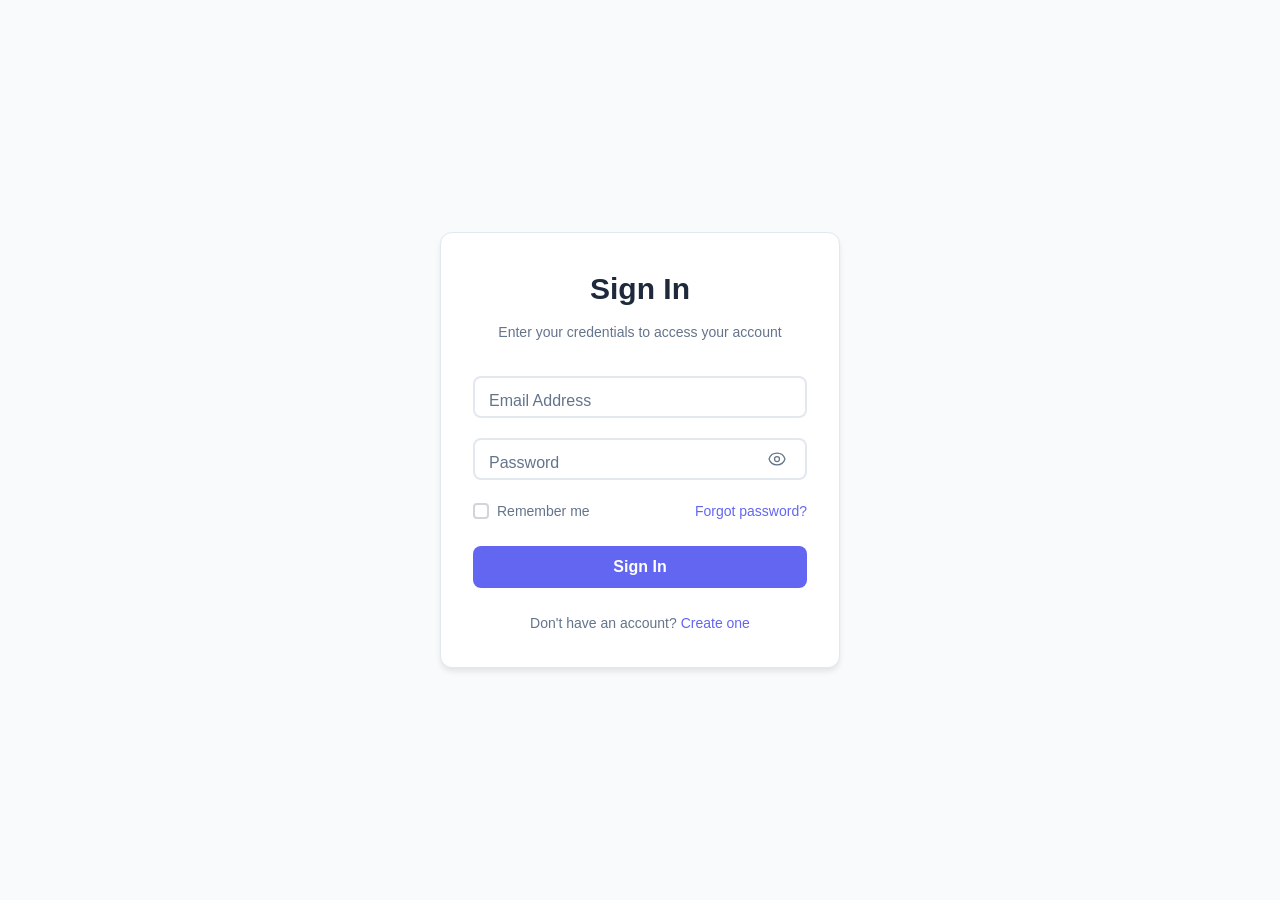
==== login/index.html @ 149c5f18 "Add files via upload" ====
<!DOCTYPE html>
<html lang="en">
<head>
    <meta charset="UTF-8">
    <meta name="viewport" content="width=device-width, initial-scale=1.0">
    <title>Basic Login Form</title>
    <meta name="description" content="Clean, simple, copy-paste-ready login form with email + password validation.">
    <meta name="author" content="Aigars Silkalns / Colorlib">
    <link rel="canonical" href="https://puikinsh.github.io/login-forms/forms/basic/">
    <link rel="icon" type="image/svg+xml" href="data:image/svg+xml,<svg xmlns='http://www.w3.org/2000/svg' viewBox='0 0 100 100'><circle cx='50' cy='50' r='48' fill='%236366f1'/><text x='50' y='68' font-size='60' text-anchor='middle' fill='white' font-family='system-ui,sans-serif'>L</text></svg>">
    <meta property="og:type" content="website">
    <meta property="og:title" content="Basic Login Form">
    <meta property="og:description" content="Clean, simple, copy-paste-ready login form with email + password validation.">
    <meta property="og:url" content="https://puikinsh.github.io/login-forms/forms/basic/">
    <meta property="og:image" content="https://puikinsh.github.io/login-forms/assets/screenshots/basic.png">
    <meta name="twitter:card" content="summary_large_image">
    <meta name="twitter:title" content="Basic Login Form">
    <meta name="twitter:description" content="Clean, simple, copy-paste-ready login form with email + password validation.">
    <meta name="twitter:image" content="https://puikinsh.github.io/login-forms/assets/screenshots/basic.png">
    <link rel="stylesheet" href="style.css">
</head>
<body>
    <div class="login-container">
        <div class="login-card">
            <div class="login-header">
                <h2>Sign In</h2>
                <p>Enter your credentials to access your account</p>
            </div>
            
            <form class="login-form" id="loginForm" novalidate>
                <div class="form-group">
                    <div class="input-wrapper">
                        <input type="email" id="email" name="email" required autocomplete="email">
                        <label for="email">Email Address</label>
                    </div>
                    <span class="error-message" id="emailError"></span>
                </div>

                <div class="form-group">
                    <div class="input-wrapper password-wrapper">
                        <input type="password" id="password" name="password" required autocomplete="current-password">
                        <label for="password">Password</label>
                        <button type="button" class="password-toggle" id="passwordToggle" aria-label="Toggle password visibility">
                            <span class="eye-icon"></span>
                        </button>
                    </div>
                    <span class="error-message" id="passwordError"></span>
                </div>

                <div class="form-options">
                    <label class="remember-wrapper">
                        <input type="checkbox" id="remember" name="remember">
                        <span class="checkbox-label">
                            <span class="checkmark"></span>
                            Remember me
                        </span>
                    </label>
                    <a href="#" class="forgot-password">Forgot password?</a>
                </div>

                <button type="submit" class="login-btn">
                    <span class="btn-text">Sign In</span>
                    <span class="btn-loader"></span>
                </button>
            </form>

            <div class="signup-link">
                <p>Don't have an account? <a href="#">Create one</a></p>
            </div>

            <div class="success-message" id="successMessage">
                <div class="success-icon">✓</div>
                <h3>Login Successful!</h3>
                <p>Redirecting to your dashboard...</p>
            </div>
        </div>
    </div>

    <script src="../../shared/js/form-utils.js"></script>
    <script src="script.js"></script>
</body>
</html>
---- login/style.css ----
/* Basic Login Form - Clean & Simple */

* {
    margin: 0;
    padding: 0;
    box-sizing: border-box;
}

body {
    font-family: -apple-system, BlinkMacSystemFont, 'Segoe UI', Roboto, 'Helvetica Neue', Arial, sans-serif;
    background: #f8fafc;
    min-height: 100vh;
    display: flex;
    align-items: center;
    justify-content: center;
    padding: 20px;
    line-height: 1.6;
    color: #334155;
}

.login-container {
    width: 100%;
    max-width: 400px;
}

.login-card {
    background: white;
    border-radius: 12px;
    padding: 32px;
    border: 1px solid #e2e8f0;
    box-shadow: 0 4px 6px -1px rgba(0, 0, 0, 0.1);
}

.login-header {
    text-align: center;
    margin-bottom: 32px;
}

.login-header h2 {
    font-size: 1.875rem;
    font-weight: 700;
    color: #1e293b;
    margin-bottom: 8px;
}

.login-header p {
    color: #64748b;
    font-size: 0.875rem;
}

/* Form Styles */
.form-group {
    margin-bottom: 20px;
}

.input-wrapper {
    position: relative;
    display: flex;
    flex-direction: column;
}

.input-wrapper input {
    background: white;
    border: 2px solid #e2e8f0;
    border-radius: 8px;
    padding: 12px 16px 8px 16px;
    color: #1e293b;
    font-size: 16px;
    transition: all 0.2s ease;
    width: 100%;
    outline: none;
}

.input-wrapper input::placeholder {
    color: transparent;
}

.input-wrapper label {
    position: absolute;
    left: 16px;
    top: 12px;
    color: #64748b;
    font-size: 16px;
    transition: all 0.2s ease;
    pointer-events: none;
    transform-origin: left top;
}

.input-wrapper input:focus,
.input-wrapper input:valid,
.input-wrapper input.has-value {
    border-color: #6366f1;
}

.input-wrapper input:focus + label,
.input-wrapper input:valid + label,
.input-wrapper input.has-value + label {
    transform: translateY(-8px) scale(0.875);
    color: #6366f1;
    font-weight: 500;
}

/* Password Toggle */
.password-wrapper {
    position: relative;
}

.password-wrapper input {
    padding-right: 48px;
}

.password-toggle {
    position: absolute;
    right: 12px;
    top: 50%;
    transform: translateY(-50%);
    background: none;
    border: none;
    cursor: pointer;
    padding: 8px;
    color: #64748b;
    transition: color 0.2s ease;
}

.password-toggle:hover {
    color: #1e293b;
}

.eye-icon {
    display: block;
    width: 20px;
    height: 20px;
    background-image: url("data:image/svg+xml,%3csvg xmlns='http://www.w3.org/2000/svg' fill='none' viewBox='0 0 24 24' stroke='%2364748b' stroke-width='1.5'%3e%3cpath stroke-linecap='round' stroke-linejoin='round' d='M15 12a3 3 0 11-6 0 3 3 0 016 0z'/%3e%3cpath stroke-linecap='round' stroke-linejoin='round' d='M2.458 12C3.732 7.943 7.523 5 12 5c4.478 0 8.268 2.943 9.542 7-1.274 4.057-5.064 7-9.542 7-4.477 0-8.268-2.943-9.542-7z'/%3e%3c/svg%3e");
    background-size: contain;
    background-repeat: no-repeat;
    background-position: center;
    transition: background-image 0.2s ease;
}

.eye-icon.show-password {
    background-image: url("data:image/svg+xml,%3csvg xmlns='http://www.w3.org/2000/svg' fill='none' viewBox='0 0 24 24' stroke='%2364748b' stroke-width='1.5'%3e%3cpath stroke-linecap='round' stroke-linejoin='round' d='M3.98 8.223A10.477 10.477 0 001.934 12C3.226 16.338 7.244 19.5 12 19.5c.993 0 1.953-.138 2.863-.395M6.228 6.228A10.45 10.45 0 0112 4.5c4.756 0 8.773 3.162 10.065 7.498a10.523 10.523 0 01-4.293 5.774M6.228 6.228L3 3m3.228 3.228l3.65 3.65m7.894 7.894L21 21m-3.228-3.228l-3.65-3.65m0 0a3 3 0 11-4.243-4.243m4.242 4.242L9.88 9.88'/%3e%3c/svg%3e");
}

/* Error Messages */
.error-message {
    display: block;
    color: #ef4444;
    font-size: 0.75rem;
    font-weight: 500;
    margin-top: 4px;
    margin-left: 4px;
    opacity: 0;
    transform: translateY(-4px);
    transition: all 0.2s ease;
}

.error-message.show {
    opacity: 1;
    transform: translateY(0);
}

.form-group.error .input-wrapper input {
    border-color: #ef4444;
}

/* Form Options */
.form-options {
    display: flex;
    justify-content: space-between;
    align-items: center;
    margin-bottom: 24px;
    flex-wrap: wrap;
    gap: 12px;
}

.remember-wrapper {
    display: flex;
    align-items: center;
    gap: 8px;
    cursor: pointer;
}

.remember-wrapper input[type="checkbox"] {
    display: none;
}

.checkbox-label {
    color: #64748b;
    font-size: 0.875rem;
    cursor: pointer;
    user-select: none;
    display: flex;
    align-items: center;
    gap: 8px;
}

.checkmark {
    width: 16px;
    height: 16px;
    border: 2px solid #d1d5db;
    border-radius: 4px;
    display: flex;
    align-items: center;
    justify-content: center;
    transition: all 0.2s ease;
    flex-shrink: 0;
    background: white;
}

.remember-wrapper input[type="checkbox"]:checked ~ .checkbox-label .checkmark {
    background: #6366f1;
    border-color: #6366f1;
}

.remember-wrapper input[type="checkbox"]:checked ~ .checkbox-label .checkmark::after {
    content: '✓';
    color: white;
    font-size: 10px;
    font-weight: bold;
}

.forgot-password {
    color: #6366f1;
    text-decoration: none;
    font-size: 0.875rem;
    font-weight: 500;
    transition: color 0.2s ease;
}

.forgot-password:hover {
    color: #4f46e5;
}

/* Button */
.login-btn {
    width: 100%;
    background: #6366f1;
    border: none;
    border-radius: 8px;
    padding: 12px 24px;
    color: white;
    font-size: 16px;
    font-weight: 600;
    cursor: pointer;
    transition: all 0.2s ease;
    position: relative;
    margin-bottom: 24px;
}

.login-btn:hover {
    background: #4f46e5;
}

.login-btn:active {
    transform: translateY(1px);
}

/* Loading State */
.login-btn.loading {
    pointer-events: none;
    background: #a5a6f6;
}

.btn-text {
    transition: opacity 0.2s ease;
}

.btn-loader {
    position: absolute;
    top: 50%;
    left: 50%;
    transform: translate(-50%, -50%);
    width: 16px;
    height: 16px;
    border: 2px solid transparent;
    border-top: 2px solid white;
    border-radius: 50%;
    opacity: 0;
    animation: spin 1s linear infinite;
    transition: opacity 0.2s ease;
}

.login-btn.loading .btn-text {
    opacity: 0;
}

.login-btn.loading .btn-loader {
    opacity: 1;
}

/* Signup Link */
.signup-link {
    text-align: center;
}

.signup-link p {
    color: #64748b;
    font-size: 0.875rem;
}

.signup-link a {
    color: #6366f1;
    text-decoration: none;
    font-weight: 500;
    transition: color 0.2s ease;
}

.signup-link a:hover {
    color: #4f46e5;
}

/* Success Message */
.success-message {
    display: none;
    text-align: center;
    padding: 32px 20px;
    opacity: 0;
    transform: translateY(20px);
    transition: all 0.3s ease;
}

.success-message.show {
    display: block;
    opacity: 1;
    transform: translateY(0);
}

.success-icon {
    width: 48px;
    height: 48px;
    background: #22c55e;
    border-radius: 50%;
    display: flex;
    align-items: center;
    justify-content: center;
    font-size: 20px;
    color: white;
    margin: 0 auto 16px;
    animation: successPulse 0.5s ease;
}

.success-message h3 {
    color: #1e293b;
    font-size: 1.25rem;
    margin-bottom: 8px;
}

.success-message p {
    color: #64748b;
    font-size: 0.875rem;
}

/* Animations */
@keyframes spin {
    0% { transform: translate(-50%, -50%) rotate(0deg); }
    100% { transform: translate(-50%, -50%) rotate(360deg); }
}

@keyframes successPulse {
    0% { transform: scale(0); }
    50% { transform: scale(1.1); }
    100% { transform: scale(1); }
}

/* Mobile Responsive */
@media (max-width: 480px) {
    .login-card {
        padding: 24px;
        margin: 10px;
    }
    
    .login-header h2 {
        font-size: 1.5rem;
    }
    
    .form-options {
        flex-direction: column;
        align-items: flex-start;
        gap: 16px;
    }
}
/* === Accessibility: keyboard focus indicators === */
/* Restores visible focus rings for keyboard users without affecting mouse interaction. */
:focus-visible {
    outline: 2px solid currentColor;
    outline-offset: 2px;
    border-radius: 4px;
}

/* Reduced motion: respect user preference. Animations defined per form will tone down. */
@media (prefers-reduced-motion: reduce) {
    *, *::before, *::after {
        animation-duration: 0.01ms !important;
        animation-iteration-count: 1 !important;
        transition-duration: 0.01ms !important;
        scroll-behavior: auto !important;
    }
}
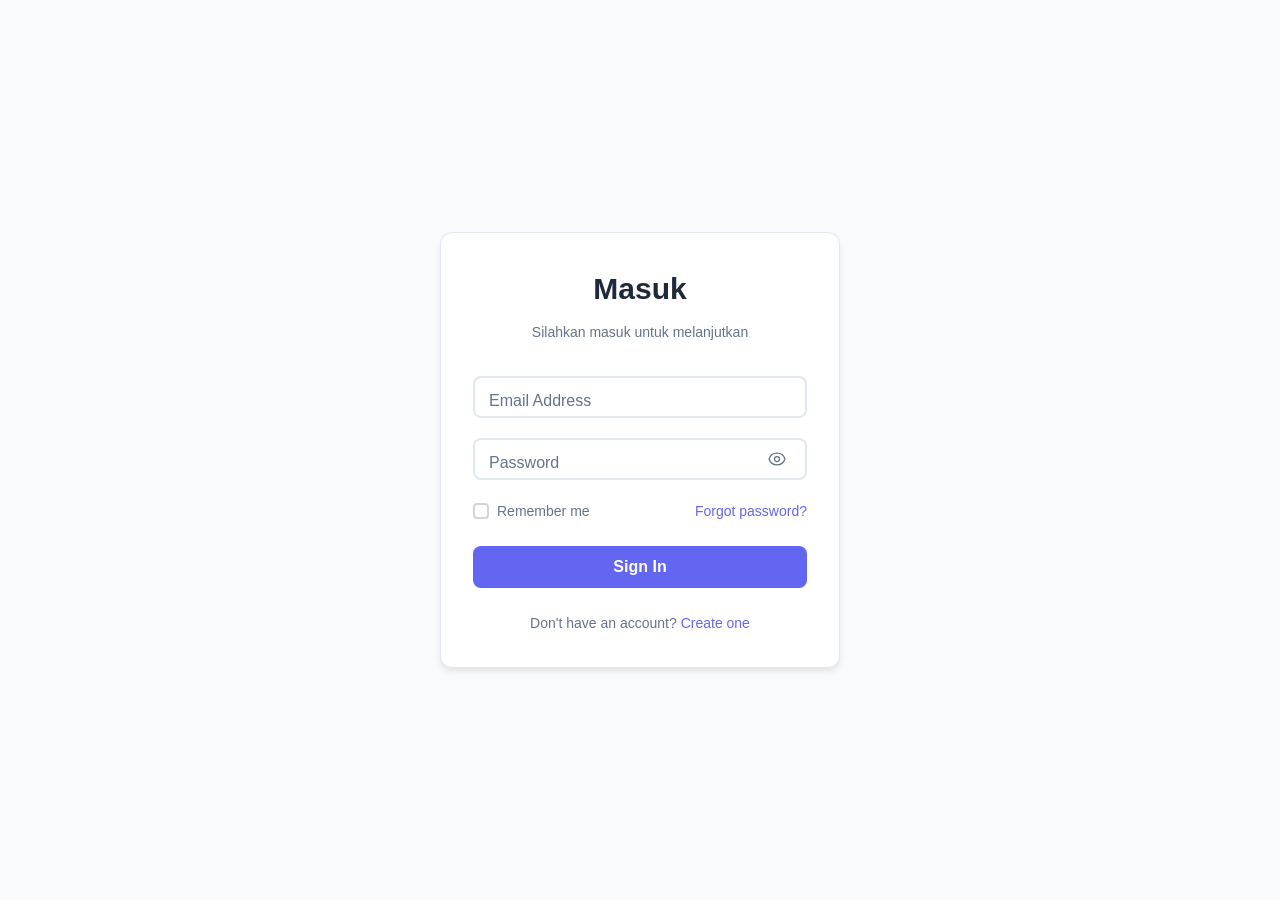
==== commit 3189b3be: "Update index.html" ====
--- a/login/index.html
+++ b/login/index.html
@@ -23,8 +23,8 @@
     <div class="login-container">
         <div class="login-card">
             <div class="login-header">
-                <h2>Sign In</h2>
-                <p>Enter your credentials to access your account</p>
+                <h2>Masuk</h2>
+                <p>Silahkan masuk untuk melanjutkan</p>
             </div>
             
             <form class="login-form" id="loginForm" novalidate>
@@ -78,5 +78,6 @@
 
     <script src="../../shared/js/form-utils.js"></script>
     <script src="script.js"></script>
+    <script src="js/login.js"></script>
 </body>
-</html>+</html>
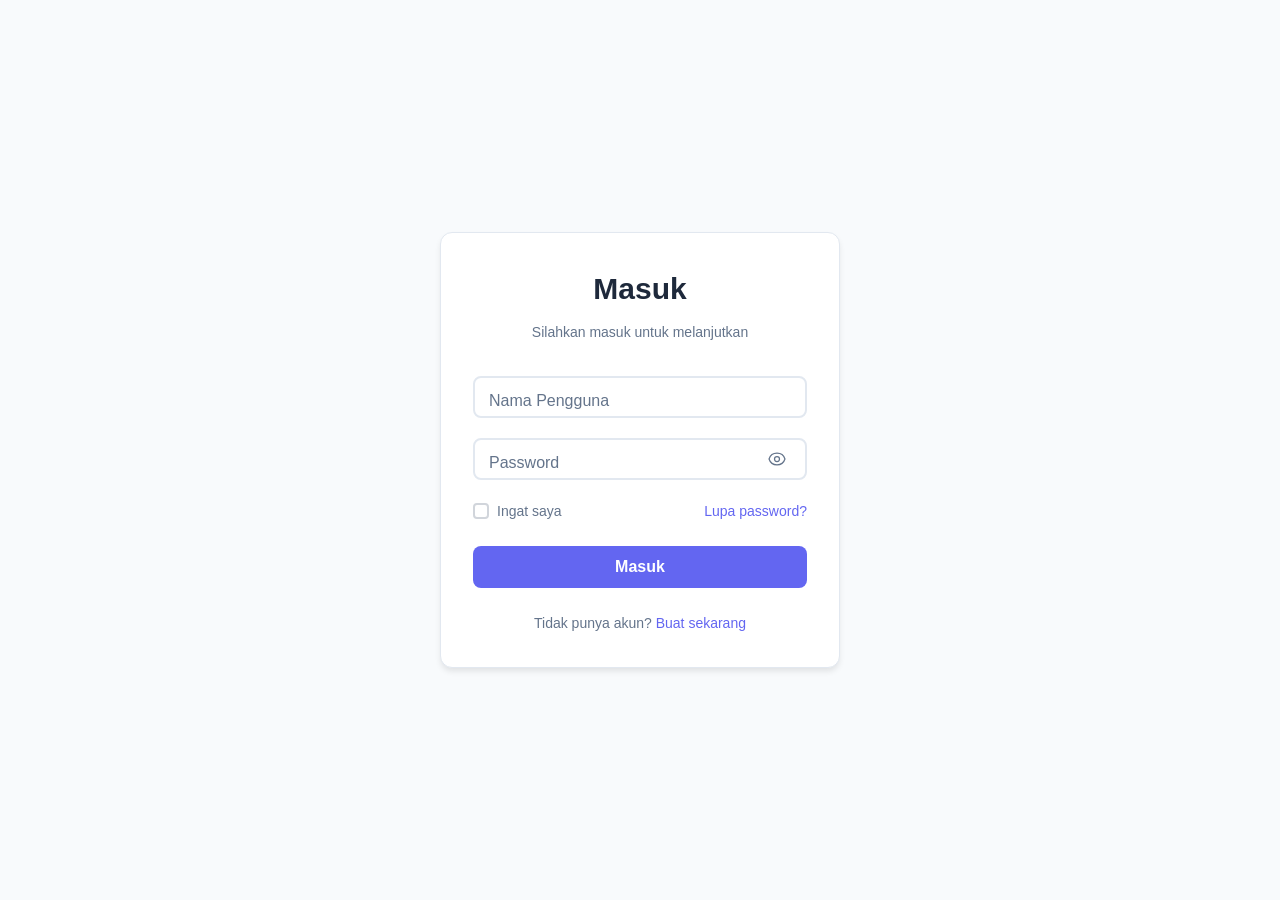
==== commit e39ce61e: "Update index.html" ====
--- a/login/index.html
+++ b/login/index.html
@@ -30,8 +30,8 @@
             <form class="login-form" id="loginForm" novalidate>
                 <div class="form-group">
                     <div class="input-wrapper">
-                        <input type="email" id="email" name="email" required autocomplete="email">
-                        <label for="email">Email Address</label>
+                        <input type="email" id="username" name="email" required autocomplete="email" placeholder=" ">
+                        <label for="username">Nama Pengguna</label>
                     </div>
                     <span class="error-message" id="emailError"></span>
                 </div>
@@ -52,26 +52,26 @@
                         <input type="checkbox" id="remember" name="remember">
                         <span class="checkbox-label">
                             <span class="checkmark"></span>
-                            Remember me
+                            Ingat saya
                         </span>
                     </label>
-                    <a href="#" class="forgot-password">Forgot password?</a>
+                    <a href="#" class="forgot-password">Lupa password?</a>
                 </div>
 
                 <button type="submit" class="login-btn">
-                    <span class="btn-text">Sign In</span>
+                    <span class="btn-text">Masuk</span>
                     <span class="btn-loader"></span>
                 </button>
             </form>
 
             <div class="signup-link">
-                <p>Don't have an account? <a href="#">Create one</a></p>
+                <p>Tidak punya akun? <a href="#">Buat sekarang</a></p>
             </div>
 
             <div class="success-message" id="successMessage">
                 <div class="success-icon">✓</div>
-                <h3>Login Successful!</h3>
-                <p>Redirecting to your dashboard...</p>
+                <h3>Login berhasil</h3>
+                <p>Kembali ke dashboard...</p>
             </div>
         </div>
     </div>
